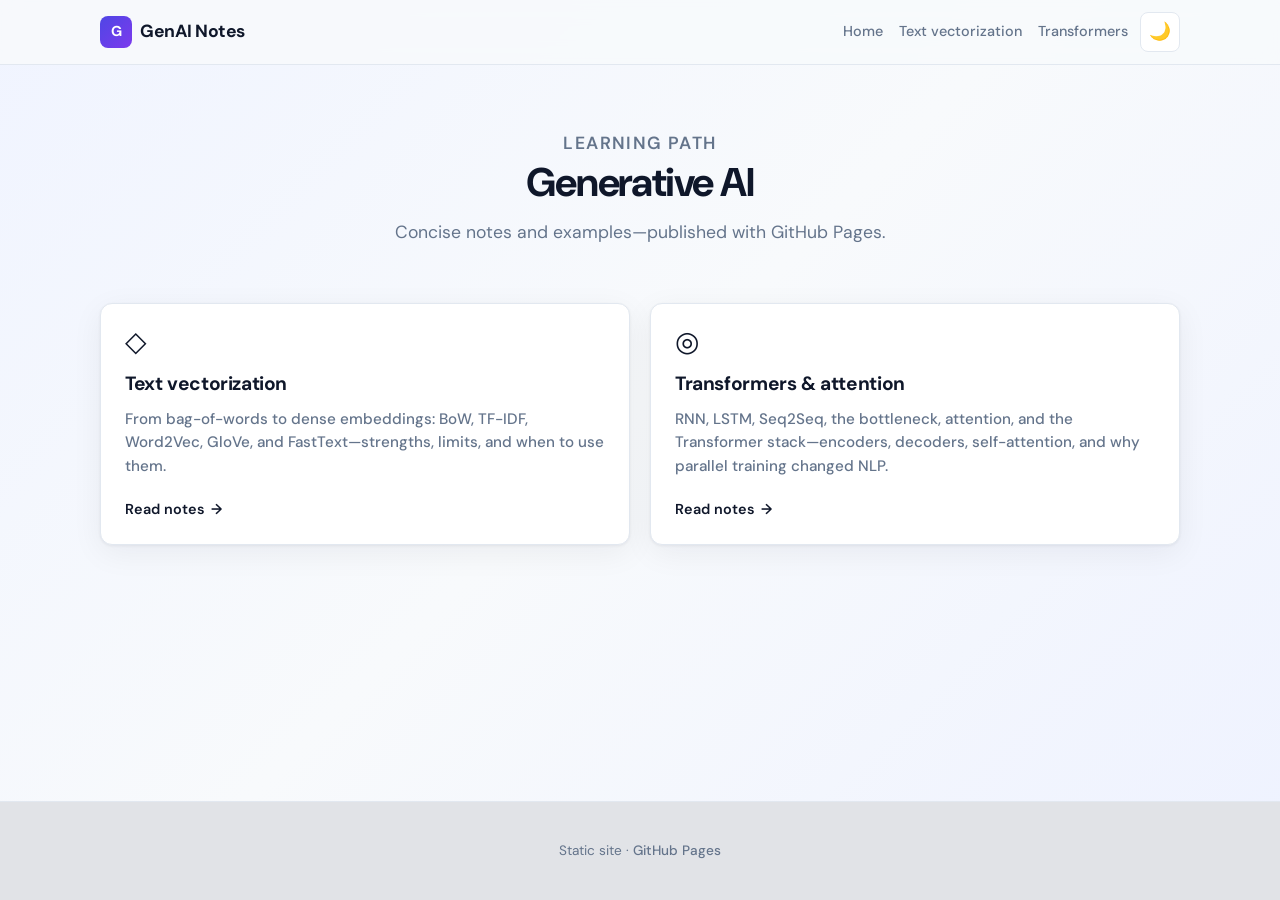
==== index.html @ 7e5c35e9 "Transformers" ====
<!DOCTYPE html>
<html lang="en">
<head>
  <meta charset="utf-8">
  <meta name="viewport" content="width=device-width, initial-scale=1">
  <meta name="description" content="GenAI notes — NLP and generative AI concepts, portfolio on GitHub Pages.">
  <title>GenAI Notes</title>
  <link rel="stylesheet" href="assets/css/theme.css">
</head>
<body>
  <div class="gn-site">
    <header class="gn-header">
      <div class="gn-header__inner">
        <a class="gn-logo" href="./" aria-current="page">
          <span class="gn-logo__mark" aria-hidden="true">G</span>
          GenAI Notes
        </a>
        <div class="gn-header__actions">
          <nav class="gn-nav" aria-label="Site">
            <a href="./">Home</a>
            <a href="text-vectorization/">Text vectorization</a>
            <a href="transformers/">Transformers</a>
          </nav>
          <button type="button" class="gn-theme" id="gn-theme-toggle" aria-label="Toggle theme">🌙</button>
        </div>
      </div>
    </header>

    <main class="gn-main" id="main">
      <div class="gn-hero">
        <p class="gn-hero__kicker">Learning path</p>
        <h1>Generative AI</h1>
        <p>Concise notes and examples—published with GitHub Pages.</p>
      </div>

      <div class="gn-grid gn-grid--2">
        <a class="gn-card" href="text-vectorization/">
          <div class="gn-card__icon" aria-hidden="true">◇</div>
          <h2>Text vectorization</h2>
          <p>From bag-of-words to dense embeddings: BoW, TF-IDF, Word2Vec, GloVe, and FastText—strengths, limits, and when to use them.</p>
          <span class="gn-card__link">Read notes <span aria-hidden="true">→</span></span>
        </a>
        <a class="gn-card" href="transformers/">
          <div class="gn-card__icon" aria-hidden="true">◎</div>
          <h2>Transformers &amp; attention</h2>
          <p>RNN, LSTM, Seq2Seq, the bottleneck, attention, and the Transformer stack—encoders, decoders, self-attention, and why parallel training changed NLP.</p>
          <span class="gn-card__link">Read notes <span aria-hidden="true">→</span></span>
        </a>
      </div>
    </main>

    <footer class="gn-footer">
      <p>Static site · <a href="https://pages.github.com/">GitHub Pages</a></p>
    </footer>
  </div>
  <script src="assets/js/theme.js" defer></script>
</body>
</html>
---- assets/css/theme.css ----
/* GenAI_Notes — shared theme (GitHub Pages) */

@import url("https://fonts.googleapis.com/css2?family=DM+Sans:ital,opsz,wght@0,9..40,400;0,9..40,500;0,9..40,600;0,9..40,700;0,9..40,800;1,9..40,400&family=JetBrains+Mono:wght@400;500&display=swap");

:root {
  --font-sans: "DM Sans", system-ui, -apple-system, "Segoe UI", Roboto, sans-serif;
  --font-mono: "JetBrains Mono", ui-monospace, monospace;
  --bg: #f8fafc;
  --bg-elevated: #ffffff;
  --text: #0f172a;
  --text-muted: #64748b;
  --border: #e2e8f0;
  --accent: #4f46e5;
  --accent-hover: #4338ca;
  --accent-muted: #818cf8;
  --surface: linear-gradient(135deg, #f0f4ff 0%, #f8fafc 48%, #eef2ff 100%);
  --shadow: 0 1px 3px rgba(15, 23, 42, 0.06), 0 8px 32px rgba(15, 23, 42, 0.06);
  --shadow-lg: 0 20px 50px -20px rgba(15, 23, 42, 0.15);
  --radius: 12px;
  --radius-sm: 8px;
  --max: 70rem;
  --prose: 50rem;
}

[data-theme="dark"] {
  --bg: #0b1020;
  --bg-elevated: #12172a;
  --text: #e8edf7;
  --text-muted: #94a3b8;
  --border: #2d3a5c;
  --accent: #a5b4fc;
  --accent-hover: #c7d2fe;
  --accent-muted: #6366f1;
  --surface: linear-gradient(135deg, #0b1020 0%, #111827 50%, #1e1b4b 100%);
  --shadow: 0 1px 3px rgba(0, 0, 0, 0.35), 0 12px 40px rgba(0, 0, 0, 0.25);
  --shadow-lg: 0 24px 60px -20px rgba(0, 0, 0, 0.45);
}

*,
*::before,
*::after {
  box-sizing: border-box;
}

html {
  scroll-behavior: smooth;
}

body {
  margin: 0;
  font-family: var(--font-sans);
  font-size: 1.0625rem;
  line-height: 1.65;
  color: var(--text);
  background: var(--bg);
  background-image: var(--surface);
  background-attachment: fixed;
  min-height: 100vh;
  -webkit-font-smoothing: antialiased;
}

a {
  color: var(--accent);
  text-decoration: none;
  font-weight: 500;
  transition: color 0.15s ease, opacity 0.15s ease;
}

a:hover {
  color: var(--accent-hover);
}

a:focus-visible {
  outline: 2px solid var(--accent);
  outline-offset: 2px;
}

/* ——— Layout ——— */
.gn-site {
  display: flex;
  min-height: 100vh;
  flex-direction: column;
}

.gn-header {
  position: sticky;
  top: 0;
  z-index: 100;
  backdrop-filter: blur(10px);
  -webkit-backdrop-filter: blur(10px);
  background: color-mix(in srgb, var(--bg) 88%, transparent);
  border-bottom: 1px solid var(--border);
}

.gn-header__inner {
  max-width: var(--max);
  margin: 0 auto;
  padding: 0.75rem 1.25rem;
  display: flex;
  align-items: center;
  justify-content: space-between;
  gap: 1rem;
}

.gn-logo {
  font-weight: 700;
  font-size: 1.1rem;
  color: var(--text);
  letter-spacing: -0.02em;
  display: flex;
  align-items: center;
  gap: 0.5rem;
}

.gn-logo__mark {
  display: inline-flex;
  width: 2rem;
  height: 2rem;
  border-radius: var(--radius-sm);
  background: linear-gradient(135deg, var(--accent) 0%, #7c3aed 100%);
  color: #fff;
  font-size: 0.9rem;
  font-weight: 700;
  align-items: center;
  justify-content: center;
  flex-shrink: 0;
}

.gn-header__actions {
  display: flex;
  align-items: center;
  gap: 0.75rem;
}

.gn-nav {
  display: flex;
  flex-wrap: wrap;
  align-items: center;
  gap: 0.5rem 1rem;
  font-size: 0.9rem;
}

.gn-nav a {
  color: var(--text-muted);
  font-weight: 500;
}

.gn-nav a:hover,
.gn-nav a[aria-current="page"] {
  color: var(--accent);
}

/* Theme toggle */
.gn-theme {
  display: inline-flex;
  align-items: center;
  justify-content: center;
  width: 2.5rem;
  height: 2.5rem;
  border: 1px solid var(--border);
  border-radius: var(--radius-sm);
  background: var(--bg-elevated);
  color: var(--text);
  cursor: pointer;
  font-size: 1.1rem;
  line-height: 1;
  transition: background 0.2s, border-color 0.2s, transform 0.15s;
}

.gn-theme:hover {
  border-color: var(--accent-muted);
}

.gn-theme:active {
  transform: scale(0.96);
}

/* Main */
.gn-main {
  flex: 1;
  max-width: var(--max);
  width: 100%;
  margin: 0 auto;
  padding: 1.5rem 1.25rem 3rem;
}

/* Hero (home) */
.gn-hero {
  text-align: center;
  padding: 2.5rem 0 1rem;
  max-width: 36rem;
  margin: 0 auto 2.5rem;
}

.gn-hero__kicker {
  display: inline-block;
  font-size: 0.8rem;
  font-weight: 600;
  letter-spacing: 0.08em;
  text-transform: uppercase;
  color: var(--accent);
  margin-bottom: 0.75rem;
}

.gn-hero h1 {
  font-size: clamp(1.85rem, 5vw, 2.5rem);
  font-weight: 700;
  line-height: 1.2;
  letter-spacing: -0.03em;
  margin: 0 0 0.75rem;
  color: var(--text);
}

.gn-hero p {
  font-size: 1.1rem;
  color: var(--text-muted);
  margin: 0;
}

/* Card grid */
.gn-grid {
  display: grid;
  gap: 1.25rem;
  grid-template-columns: 1fr;
}

@media (min-width: 640px) {
  .gn-grid--2 {
    grid-template-columns: repeat(2, 1fr);
  }
}

/* Cards */
.gn-card {
  background: var(--bg-elevated);
  border: 1px solid var(--border);
  border-radius: var(--radius);
  padding: 1.5rem 1.5rem 1.35rem;
  box-shadow: var(--shadow);
  text-align: left;
  transition: box-shadow 0.25s ease, transform 0.2s ease, border-color 0.2s;
}

a.gn-card {
  color: inherit;
  display: block;
}

a.gn-card:hover {
  color: inherit;
  border-color: color-mix(in srgb, var(--accent) 40%, var(--border));
  box-shadow: var(--shadow-lg);
  transform: translateY(-2px);
}

.gn-card__icon {
  font-size: 1.75rem;
  line-height: 1;
  margin-bottom: 0.75rem;
}

.gn-card h2 {
  font-size: 1.2rem;
  font-weight: 700;
  margin: 0 0 0.5rem;
  letter-spacing: -0.02em;
  color: var(--text);
}

.gn-card p {
  font-size: 0.95rem;
  color: var(--text-muted);
  margin: 0 0 1rem;
  line-height: 1.55;
}

.gn-card__link {
  font-size: 0.9rem;
  font-weight: 600;
  display: inline-flex;
  align-items: center;
  gap: 0.35rem;
}

/* Article / prose (topic pages) */
.gn-page-title {
  font-size: clamp(1.6rem, 4vw, 2.1rem);
  font-weight: 800;
  letter-spacing: -0.03em;
  text-align: center;
  margin: 0 0 0.5rem;
  line-height: 1.2;
}

.gn-page-sub {
  text-align: center;
  color: var(--text-muted);
  max-width: 36rem;
  margin: 0 auto 2rem;
  font-size: 1.05rem;
}

.gn-lead {
  background: var(--bg-elevated);
  border: 1px solid var(--border);
  border-radius: var(--radius);
  padding: 1.25rem 1.5rem;
  margin-bottom: 2rem;
  box-shadow: var(--shadow);
  font-size: 1.02rem;
}

.gn-toc {
  display: flex;
  flex-wrap: wrap;
  gap: 0.5rem 1rem;
  padding: 1rem 0 1.5rem;
  margin-bottom: 0.5rem;
  border-bottom: 1px solid var(--border);
  font-size: 0.9rem;
}

.gn-toc a {
  color: var(--text-muted);
  font-weight: 500;
}

.gn-toc a:hover {
  color: var(--accent);
}

.gn-section {
  background: var(--bg-elevated);
  border: 1px solid var(--border);
  border-radius: var(--radius);
  padding: 1.5rem 1.5rem 1.35rem;
  margin-bottom: 1.25rem;
  box-shadow: var(--shadow);
  scroll-margin-top: 4.5rem;
}

.gn-section h2 {
  font-size: 1.35rem;
  font-weight: 800;
  margin: 0 0 1rem;
  letter-spacing: -0.02em;
  color: var(--text);
  line-height: 1.3;
  text-align: left;
  border-left: 4px solid var(--accent);
  padding-left: 0.75rem;
}

.gn-section h3 {
  font-size: 1.05rem;
  font-weight: 600;
  margin: 1.25rem 0 0.5rem;
  color: var(--text);
  text-align: left;
}

.gn-section p {
  margin: 0 0 0.85rem;
  text-align: left;
  color: var(--text);
}

.gn-section p:last-child {
  margin-bottom: 0;
}

.gn-section ul {
  text-align: left;
  margin: 0.35rem 0 0.85rem;
  padding-left: 1.35rem;
  color: var(--text);
}

.gn-section li {
  margin-bottom: 0.35rem;
}

.gn-back {
  display: inline-flex;
  align-items: center;
  gap: 0.4rem;
  font-size: 0.9rem;
  color: var(--text-muted);
  font-weight: 500;
  margin-bottom: 1.5rem;
  padding: 0.4rem 0.6rem;
  border-radius: var(--radius-sm);
  margin-left: -0.35rem;
  transition: background 0.15s, color 0.15s;
}

a.gn-back:hover {
  color: var(--accent);
  background: color-mix(in srgb, var(--accent) 8%, transparent);
}

pre,
.gn-pre {
  font-family: var(--font-mono);
  font-size: 0.8rem;
  line-height: 1.5;
  background: color-mix(in srgb, var(--text) 5%, var(--bg-elevated));
  border: 1px solid var(--border);
  border-radius: var(--radius-sm);
  padding: 1rem 1.1rem;
  overflow-x: auto;
  margin: 0.75rem 0 0;
  color: var(--text);
}

[data-theme="dark"] .gn-pre,
[data-theme="dark"] pre {
  background: #0a0f1c;
  color: #cbd5e1;
  border-color: #334155;
}

/* Footer */
.gn-footer {
  margin-top: auto;
  border-top: 1px solid var(--border);
  background: color-mix(in srgb, var(--bg) 90%, var(--text));
  padding: 1.5rem 1.25rem;
  text-align: center;
  font-size: 0.85rem;
  color: var(--text-muted);
}

.gn-footer a {
  color: var(--text-muted);
  font-weight: 500;
}

.gn-footer a:hover {
  color: var(--accent);
}

.sr-only {
  position: absolute;
  width: 1px;
  height: 1px;
  padding: 0;
  margin: -1px;
  overflow: hidden;
  clip: rect(0, 0, 0, 0);
  white-space: nowrap;
  border: 0;
}

/* Comparison / data tables (e.g. transformers notes) */
.gn-table-wrap {
  overflow-x: auto;
  margin: 0.75rem 0 1rem;
  -webkit-overflow-scrolling: touch;
}

table.gn-table {
  width: 100%;
  min-width: 20rem;
  border-collapse: collapse;
  font-size: 0.9rem;
  line-height: 1.45;
  text-align: left;
}

table.gn-table th,
table.gn-table td {
  border: 1px solid var(--border);
  padding: 0.55rem 0.75rem;
  vertical-align: top;
}

table.gn-table th {
  background: color-mix(in srgb, var(--accent) 6%, var(--bg-elevated));
  font-weight: 600;
  color: var(--text);
}

.gn-blockquote {
  margin: 0.75rem 0 0;
  padding: 0.75rem 1rem;
  border-left: 4px solid var(--accent-muted);
  background: color-mix(in srgb, var(--accent) 4%, var(--bg-elevated));
  border-radius: 0 var(--radius-sm) var(--radius-sm) 0;
  font-size: 0.98rem;
  color: var(--text);
}
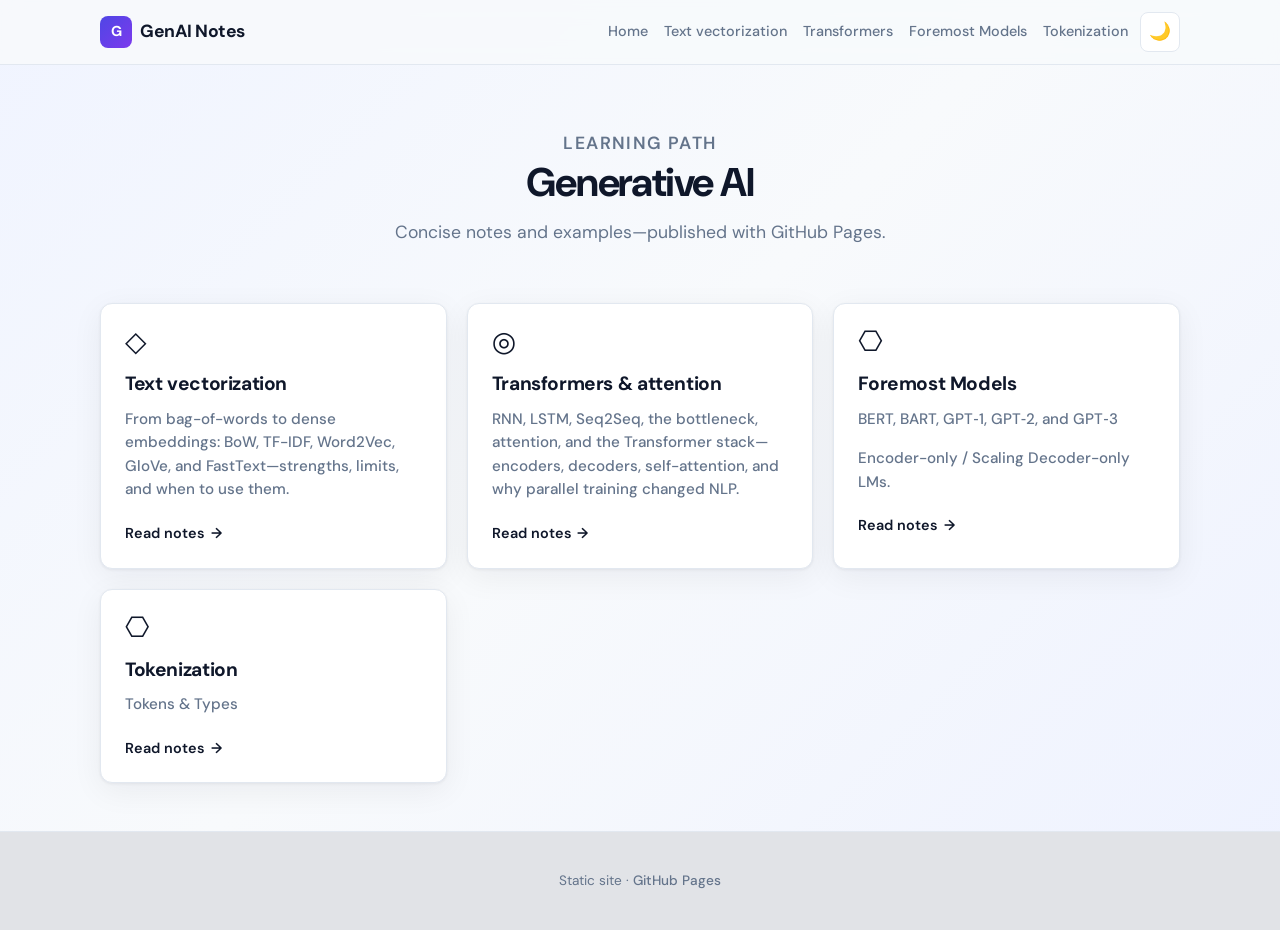
==== commit 474afce8: "Models & Tokens" ====
--- a/index.html
+++ b/index.html
@@ -20,6 +20,8 @@
             <a href="./">Home</a>
             <a href="text-vectorization/">Text vectorization</a>
             <a href="transformers/">Transformers</a>
+            <a href="foremost/">Foremost Models</a>
+            <a href="tokenization/">Tokenization</a>
           </nav>
           <button type="button" class="gn-theme" id="gn-theme-toggle" aria-label="Toggle theme">🌙</button>
         </div>
@@ -33,7 +35,7 @@
         <p>Concise notes and examples—published with GitHub Pages.</p>
       </div>
 
-      <div class="gn-grid gn-grid--2">
+      <div class="gn-grid gn-grid--2 gn-grid--3">
         <a class="gn-card" href="text-vectorization/">
           <div class="gn-card__icon" aria-hidden="true">◇</div>
           <h2>Text vectorization</h2>
@@ -46,6 +48,20 @@
           <p>RNN, LSTM, Seq2Seq, the bottleneck, attention, and the Transformer stack—encoders, decoders, self-attention, and why parallel training changed NLP.</p>
           <span class="gn-card__link">Read notes <span aria-hidden="true">→</span></span>
         </a>
+        <a class="gn-card" href="foremost/">
+          <div class="gn-card__icon" aria-hidden="true">⎔</div>
+          <h2>Foremost Models</h2>
+          <p>BERT, BART, GPT‑1, GPT‑2, and GPT‑3 
+            <p>Encoder-only /  Scaling Decoder-only LMs.</p>
+          <span class="gn-card__link">Read notes <span aria-hidden="true">→</span></span>
+        </a>
+        <a class="gn-card" href="tokenization/">
+          <div class="gn-card__icon" aria-hidden="true">⎔</div>
+          <h2>Tokenization</h2>
+          <p>Tokens & Types</p>
+          <span class="gn-card__link">Read notes <span aria-hidden="true">→</span></span>
+        </a>
+
       </div>
     </main>
 
--- a/assets/css/theme.css
+++ b/assets/css/theme.css
@@ -228,6 +228,16 @@
   .gn-grid--2 {
     grid-template-columns: repeat(2, 1fr);
   }
+
+  .gn-grid--3 {
+    grid-template-columns: repeat(2, 1fr);
+  }
+}
+
+@media (min-width: 1024px) {
+  .gn-grid--3 {
+    grid-template-columns: repeat(3, 1fr);
+  }
 }
 
 /* Cards */
@@ -378,6 +388,58 @@
 
 .gn-section li {
   margin-bottom: 0.35rem;
+}
+
+/* Expand / collapse for topic sections (text-vectorization, transformers, …) */
+.gn-section__head {
+  display: flex;
+  align-items: flex-start;
+  justify-content: space-between;
+  gap: 0.75rem 1rem;
+}
+
+.gn-section__head h2 {
+  flex: 1;
+  min-width: 0;
+  margin-bottom: 0;
+}
+
+.gn-section__toggle {
+  flex-shrink: 0;
+  margin-top: 0.2rem;
+  font-family: var(--font-sans);
+  font-size: 0.8rem;
+  font-weight: 600;
+  padding: 0.35rem 0.85rem;
+  border-radius: var(--radius-sm);
+  border: 1px solid var(--border);
+  background: var(--bg-elevated);
+  color: var(--text);
+  cursor: pointer;
+  line-height: 1.25;
+  transition: background 0.15s ease, border-color 0.15s ease, color 0.15s ease;
+}
+
+.gn-section__toggle:hover {
+  border-color: var(--accent-muted);
+  color: var(--accent);
+}
+
+.gn-section__toggle:focus-visible {
+  outline: 2px solid var(--accent);
+  outline-offset: 2px;
+}
+
+.gn-section__body {
+  margin-top: 1rem;
+}
+
+.gn-section--collapsed .gn-section__body {
+  display: none;
+}
+
+.gn-section--collapsed .gn-section__head {
+  margin-bottom: 0;
 }
 
 .gn-back {
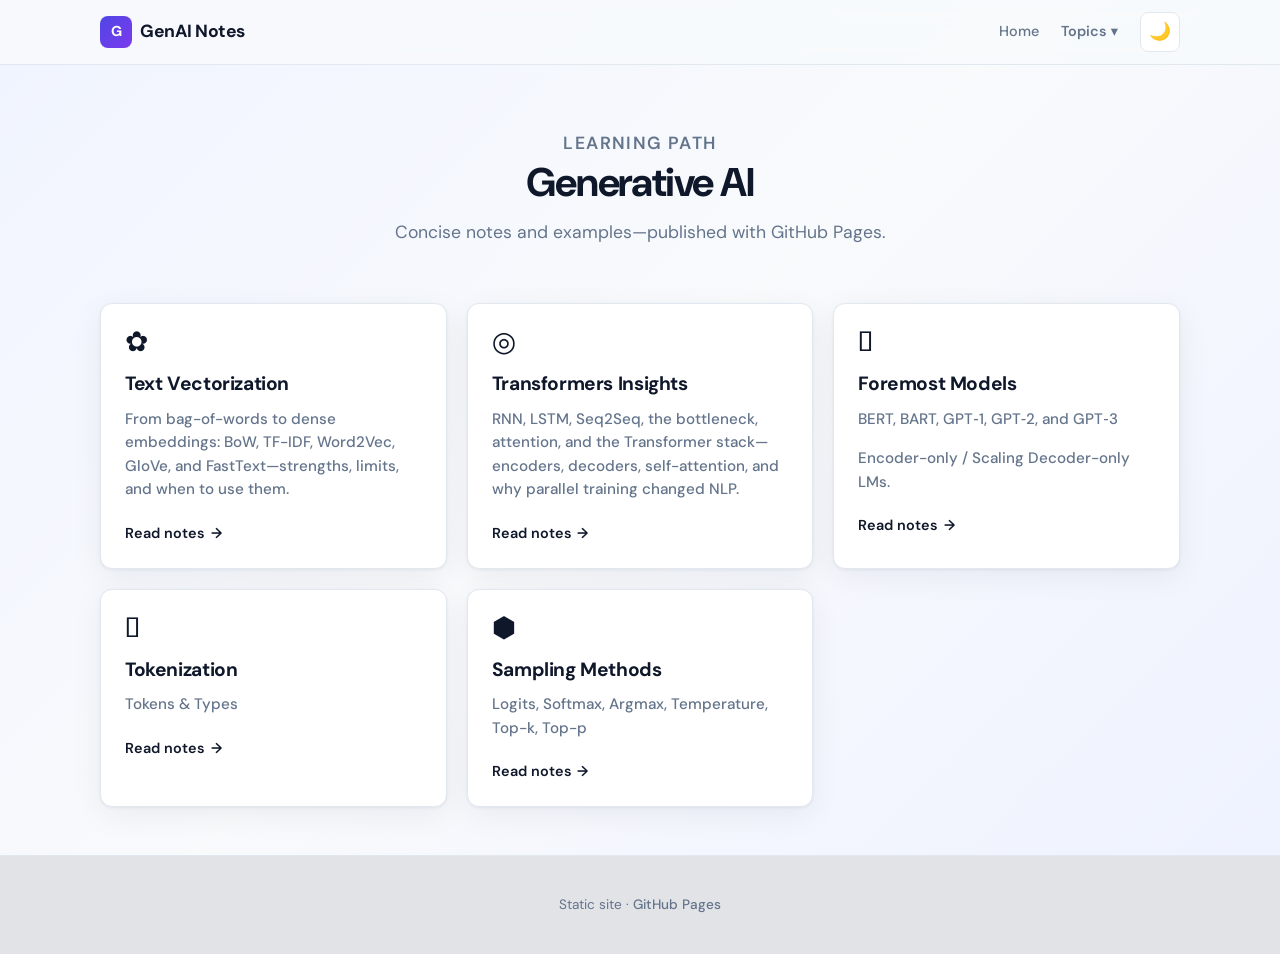
==== commit 3ab4ffc2: "Sampling Methods" ====
--- a/index.html
+++ b/index.html
@@ -11,19 +11,43 @@
   <div class="gn-site">
     <header class="gn-header">
       <div class="gn-header__inner">
+    
+        <!-- Logo -->
         <a class="gn-logo" href="./" aria-current="page">
           <span class="gn-logo__mark" aria-hidden="true">G</span>
           GenAI Notes
         </a>
+    
         <div class="gn-header__actions">
+    
+          <!-- NAV -->
           <nav class="gn-nav" aria-label="Site">
+    
+            <!-- Home -->
             <a href="./">Home</a>
-            <a href="text-vectorization/">Text vectorization</a>
-            <a href="transformers/">Transformers</a>
-            <a href="foremost/">Foremost Models</a>
-            <a href="tokenization/">Tokenization</a>
-          </nav>
-          <button type="button" class="gn-theme" id="gn-theme-toggle" aria-label="Toggle theme">🌙</button>
+    
+            <!-- Dropdown -->
+            <div class="gn-dropdown">
+              <button class="gn-dropdown__btn" type="button">
+                Topics ▾
+              </button>
+    
+              <div class="gn-dropdown__menu">
+                <a href="text-vectorization/">Text vectorization</a>
+                <a href="transformers/">Transformers</a>
+                <a href="foremost/">Foremost Models</a>
+                <a href="tokenization/">Tokenization</a>
+                <a href="sampling-methods/">Sampling Methods</a>
+              </div>
+            </div>
+    
+          
+    
+          <!-- Theme toggle -->
+          <button type="button" class="gn-theme" id="gn-theme-toggle" aria-label="Toggle theme">
+            🌙
+          </button>
+    
         </div>
       </div>
     </header>
@@ -37,28 +61,34 @@
 
       <div class="gn-grid gn-grid--2 gn-grid--3">
         <a class="gn-card" href="text-vectorization/">
-          <div class="gn-card__icon" aria-hidden="true">◇</div>
-          <h2>Text vectorization</h2>
+          <div class="gn-card__icon" aria-hidden="true">✿</div>
+          <h2>Text Vectorization</h2>
           <p>From bag-of-words to dense embeddings: BoW, TF-IDF, Word2Vec, GloVe, and FastText—strengths, limits, and when to use them.</p>
           <span class="gn-card__link">Read notes <span aria-hidden="true">→</span></span>
         </a>
         <a class="gn-card" href="transformers/">
           <div class="gn-card__icon" aria-hidden="true">◎</div>
-          <h2>Transformers &amp; attention</h2>
+          <h2>Transformers Insights</h2>
           <p>RNN, LSTM, Seq2Seq, the bottleneck, attention, and the Transformer stack—encoders, decoders, self-attention, and why parallel training changed NLP.</p>
           <span class="gn-card__link">Read notes <span aria-hidden="true">→</span></span>
         </a>
         <a class="gn-card" href="foremost/">
-          <div class="gn-card__icon" aria-hidden="true">⎔</div>
+          <div class="gn-card__icon" aria-hidden="true">𖣘</div>
           <h2>Foremost Models</h2>
           <p>BERT, BART, GPT‑1, GPT‑2, and GPT‑3 
             <p>Encoder-only /  Scaling Decoder-only LMs.</p>
           <span class="gn-card__link">Read notes <span aria-hidden="true">→</span></span>
         </a>
         <a class="gn-card" href="tokenization/">
-          <div class="gn-card__icon" aria-hidden="true">⎔</div>
+          <div class="gn-card__icon" aria-hidden="true">𖥑</div>
           <h2>Tokenization</h2>
           <p>Tokens & Types</p>
+          <span class="gn-card__link">Read notes <span aria-hidden="true">→</span></span>
+        </a>
+        <a class="gn-card" href="sampling-methods/">
+          <div class="gn-card__icon" aria-hidden="true">⬢</div>
+          <h2>Sampling Methods</h2>
+          <p>Logits, Softmax, Argmax, Temperature, Top-k, Top-p</p>
           <span class="gn-card__link">Read notes <span aria-hidden="true">→</span></span>
         </a>
 
--- a/assets/css/theme.css
+++ b/assets/css/theme.css
@@ -461,6 +461,61 @@
   background: color-mix(in srgb, var(--accent) 8%, transparent);
 }
 
+/* Parent */
+.gn-dropdown {
+  position: relative;
+  display: inline-block;
+}
+
+/* Button */
+.gn-dropdown__btn {
+  background: transparent;
+  border: none;
+  font: inherit;
+  color: var(--text-muted);
+  font-weight: 600;
+  cursor: pointer;
+}
+
+/* MENU (hidden by default) */
+.gn-dropdown__menu {
+  position: absolute;
+  top: calc(100% + 10px);
+  left: 0;
+
+  min-width: 220px;
+  background: var(--bg-elevated);
+  border: 1px solid var(--border);
+  border-radius: var(--radius-sm);
+  box-shadow: var(--shadow-lg);
+  padding: 0.5rem 0;
+
+  z-index: 9999;
+
+  /* IMPORTANT: hidden state */
+  display: none;
+}
+
+/* Links */
+.gn-dropdown__menu a {
+  display: block;
+  padding: 0.6rem 1rem;
+  color: var(--text-muted);
+  font-size: 0.9rem;
+}
+
+.gn-dropdown__menu a:hover {
+  background: color-mix(in srgb, var(--accent) 10%, transparent);
+  color: var(--accent);
+}
+
+/* OPEN STATE */
+.gn-dropdown.open .gn-dropdown__menu {
+  display: block;
+}
+
+
+
 pre,
 .gn-pre {
   font-family: var(--font-mono);
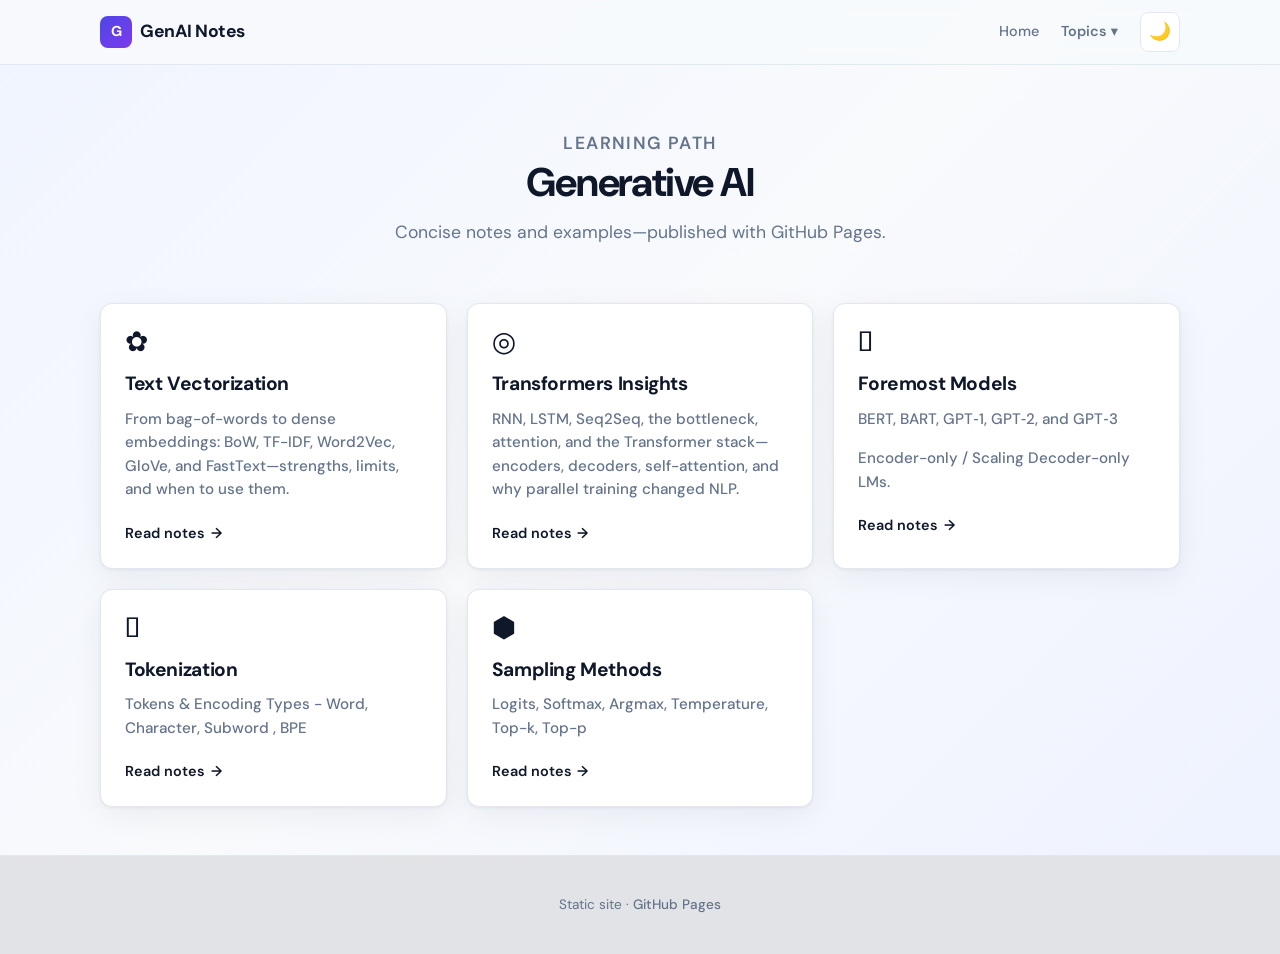
==== commit 9d068c5d: "Sampling Methods" ====
--- a/index.html
+++ b/index.html
@@ -82,7 +82,7 @@
         <a class="gn-card" href="tokenization/">
           <div class="gn-card__icon" aria-hidden="true">𖥑</div>
           <h2>Tokenization</h2>
-          <p>Tokens & Types</p>
+          <p>Tokens & Encoding Types - Word, Character, Subword , BPE</p>
           <span class="gn-card__link">Read notes <span aria-hidden="true">→</span></span>
         </a>
         <a class="gn-card" href="sampling-methods/">
--- a/assets/css/theme.css
+++ b/assets/css/theme.css
@@ -518,8 +518,8 @@
 
 pre,
 .gn-pre {
-  font-family: var(--font-mono);
-  font-size: 0.8rem;
+  font-family: "Times New Roman", Times, serif;
+  font-size: .95rem;
   line-height: 1.5;
   background: color-mix(in srgb, var(--text) 5%, var(--bg-elevated));
   border: 1px solid var(--border);
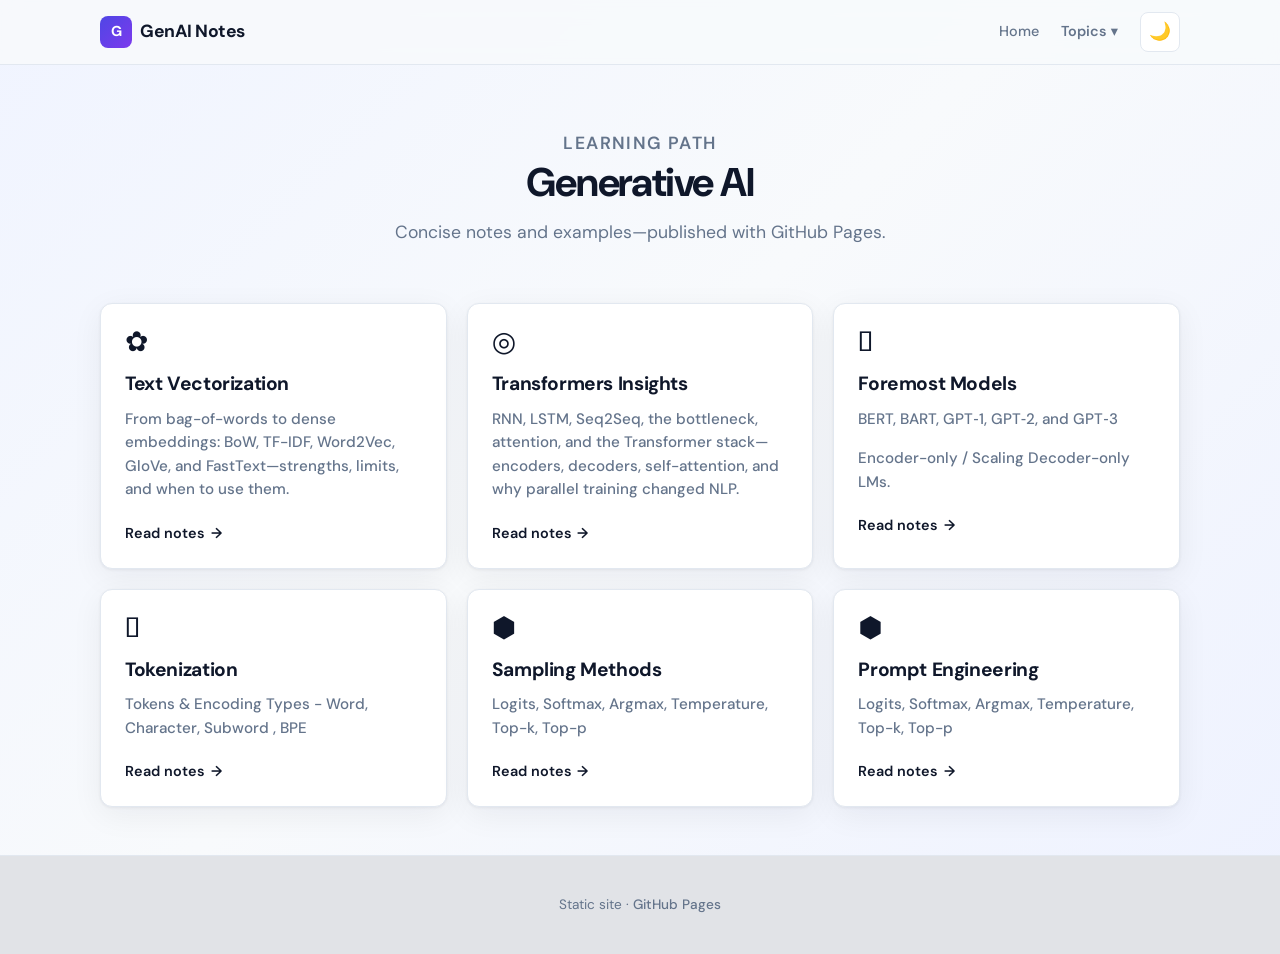
==== commit e0cfb6fa: "Prompt Engg" ====
--- a/index.html
+++ b/index.html
@@ -1,5 +1,6 @@
 <!DOCTYPE html>
 <html lang="en">
+
 <head>
   <meta charset="utf-8">
   <meta name="viewport" content="width=device-width, initial-scale=1">
@@ -7,47 +8,49 @@
   <title>GenAI Notes</title>
   <link rel="stylesheet" href="assets/css/theme.css">
 </head>
+
 <body>
   <div class="gn-site">
     <header class="gn-header">
       <div class="gn-header__inner">
-    
+
         <!-- Logo -->
         <a class="gn-logo" href="./" aria-current="page">
           <span class="gn-logo__mark" aria-hidden="true">G</span>
           GenAI Notes
         </a>
-    
+
         <div class="gn-header__actions">
-    
+
           <!-- NAV -->
           <nav class="gn-nav" aria-label="Site">
-    
+
             <!-- Home -->
             <a href="./">Home</a>
-    
+
             <!-- Dropdown -->
             <div class="gn-dropdown">
               <button class="gn-dropdown__btn" type="button">
                 Topics ▾
               </button>
-    
+
               <div class="gn-dropdown__menu">
                 <a href="text-vectorization/">Text vectorization</a>
                 <a href="transformers/">Transformers</a>
                 <a href="foremost/">Foremost Models</a>
                 <a href="tokenization/">Tokenization</a>
                 <a href="sampling-methods/">Sampling Methods</a>
+                <a href="prompt-engineering/">Prompt Engineering</a>
               </div>
             </div>
-    
-          
-    
-          <!-- Theme toggle -->
-          <button type="button" class="gn-theme" id="gn-theme-toggle" aria-label="Toggle theme">
-            🌙
-          </button>
-    
+
+
+
+            <!-- Theme toggle -->
+            <button type="button" class="gn-theme" id="gn-theme-toggle" aria-label="Toggle theme">
+              🌙
+            </button>
+
         </div>
       </div>
     </header>
@@ -63,21 +66,23 @@
         <a class="gn-card" href="text-vectorization/">
           <div class="gn-card__icon" aria-hidden="true">✿</div>
           <h2>Text Vectorization</h2>
-          <p>From bag-of-words to dense embeddings: BoW, TF-IDF, Word2Vec, GloVe, and FastText—strengths, limits, and when to use them.</p>
+          <p>From bag-of-words to dense embeddings: BoW, TF-IDF, Word2Vec, GloVe, and FastText—strengths, limits, and
+            when to use them.</p>
           <span class="gn-card__link">Read notes <span aria-hidden="true">→</span></span>
         </a>
         <a class="gn-card" href="transformers/">
           <div class="gn-card__icon" aria-hidden="true">◎</div>
           <h2>Transformers Insights</h2>
-          <p>RNN, LSTM, Seq2Seq, the bottleneck, attention, and the Transformer stack—encoders, decoders, self-attention, and why parallel training changed NLP.</p>
+          <p>RNN, LSTM, Seq2Seq, the bottleneck, attention, and the Transformer stack—encoders, decoders,
+            self-attention, and why parallel training changed NLP.</p>
           <span class="gn-card__link">Read notes <span aria-hidden="true">→</span></span>
         </a>
         <a class="gn-card" href="foremost/">
           <div class="gn-card__icon" aria-hidden="true">𖣘</div>
           <h2>Foremost Models</h2>
-          <p>BERT, BART, GPT‑1, GPT‑2, and GPT‑3 
-            <p>Encoder-only /  Scaling Decoder-only LMs.</p>
-          <span class="gn-card__link">Read notes <span aria-hidden="true">→</span></span>
+          <p>BERT, BART, GPT‑1, GPT‑2, and GPT‑3
+            <p>Encoder-only / Scaling Decoder-only LMs.</p>
+            <span class="gn-card__link">Read notes <span aria-hidden="true">→</span></span>
         </a>
         <a class="gn-card" href="tokenization/">
           <div class="gn-card__icon" aria-hidden="true">𖥑</div>
@@ -91,6 +96,12 @@
           <p>Logits, Softmax, Argmax, Temperature, Top-k, Top-p</p>
           <span class="gn-card__link">Read notes <span aria-hidden="true">→</span></span>
         </a>
+        <a class="gn-card" href="prompt-engineering/">
+          <div class="gn-card__icon" aria-hidden="true">⬢</div>
+          <h2>Prompt Engineering</h2>
+          <p>Logits, Softmax, Argmax, Temperature, Top-k, Top-p</p>
+          <span class="gn-card__link">Read notes <span aria-hidden="true">→</span></span>
+        </a>
 
       </div>
     </main>
@@ -101,4 +112,5 @@
   </div>
   <script src="assets/js/theme.js" defer></script>
 </body>
-</html>
+
+</html>
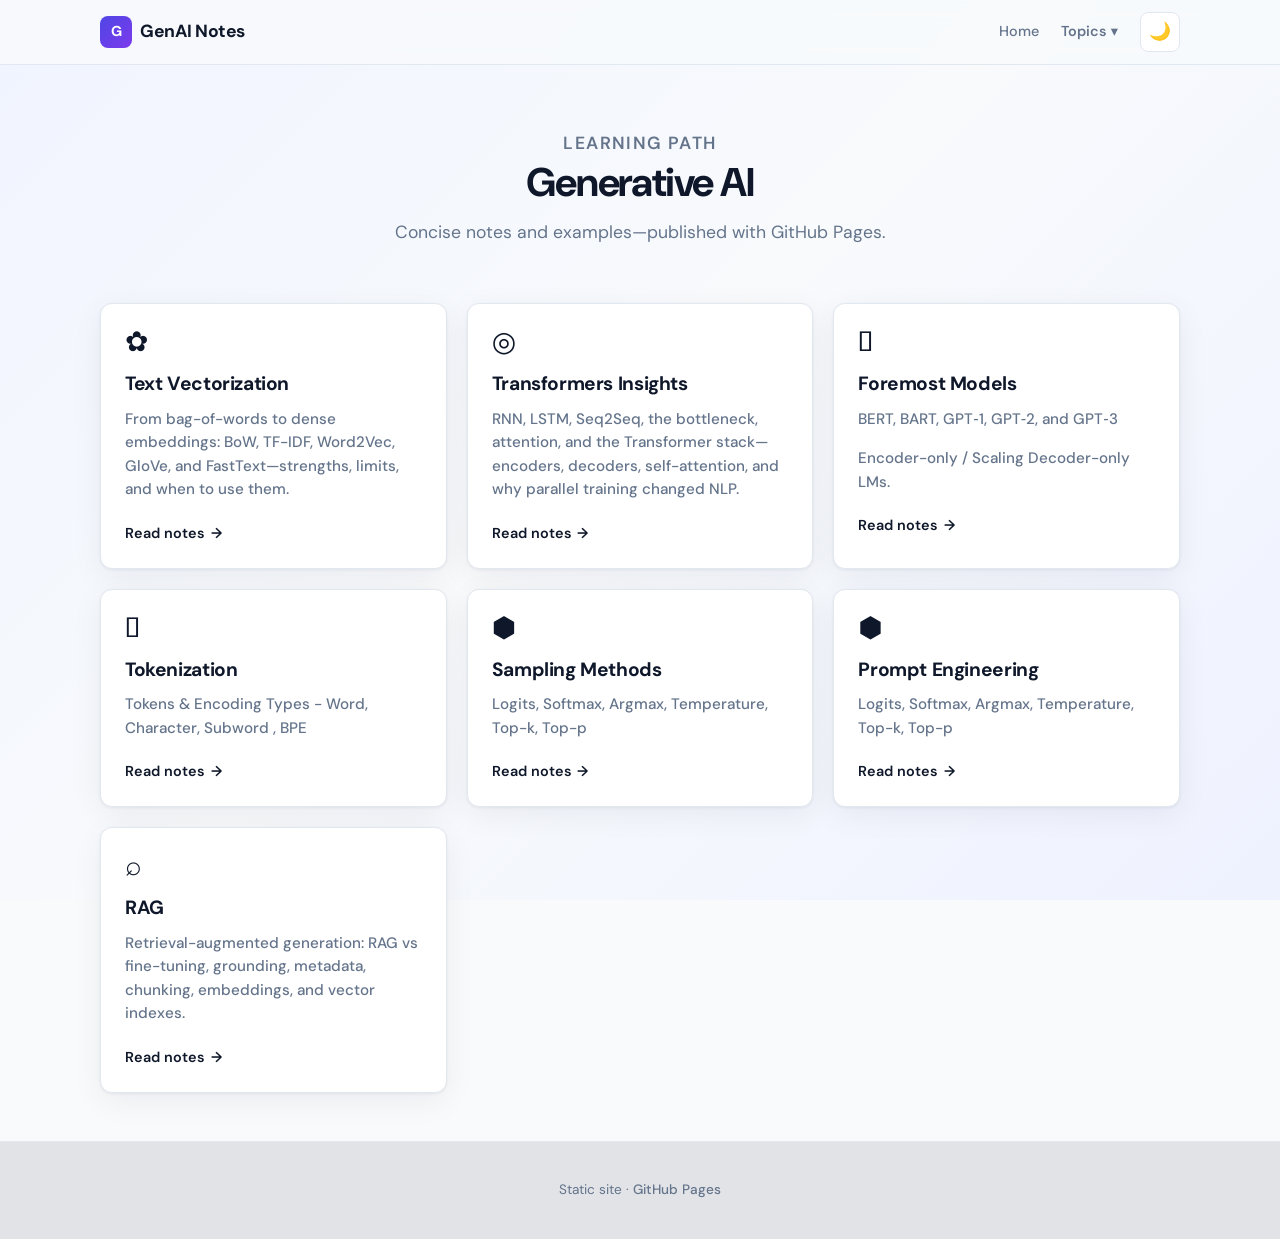
==== commit 77771f00: "RAG Notes" ====
--- a/index.html
+++ b/index.html
@@ -41,6 +41,7 @@
                 <a href="tokenization/">Tokenization</a>
                 <a href="sampling-methods/">Sampling Methods</a>
                 <a href="prompt-engineering/">Prompt Engineering</a>
+                <a href="RAG/">RAG</a>
               </div>
             </div>
 
@@ -102,6 +103,12 @@
           <p>Logits, Softmax, Argmax, Temperature, Top-k, Top-p</p>
           <span class="gn-card__link">Read notes <span aria-hidden="true">→</span></span>
         </a>
+        <a class="gn-card" href="RAG/">
+          <div class="gn-card__icon" aria-hidden="true">⌕</div>
+          <h2>RAG</h2>
+          <p>Retrieval-augmented generation: RAG vs fine-tuning, grounding, metadata, chunking, embeddings, and vector indexes.</p>
+          <span class="gn-card__link">Read notes <span aria-hidden="true">→</span></span>
+        </a>
 
       </div>
     </main>
